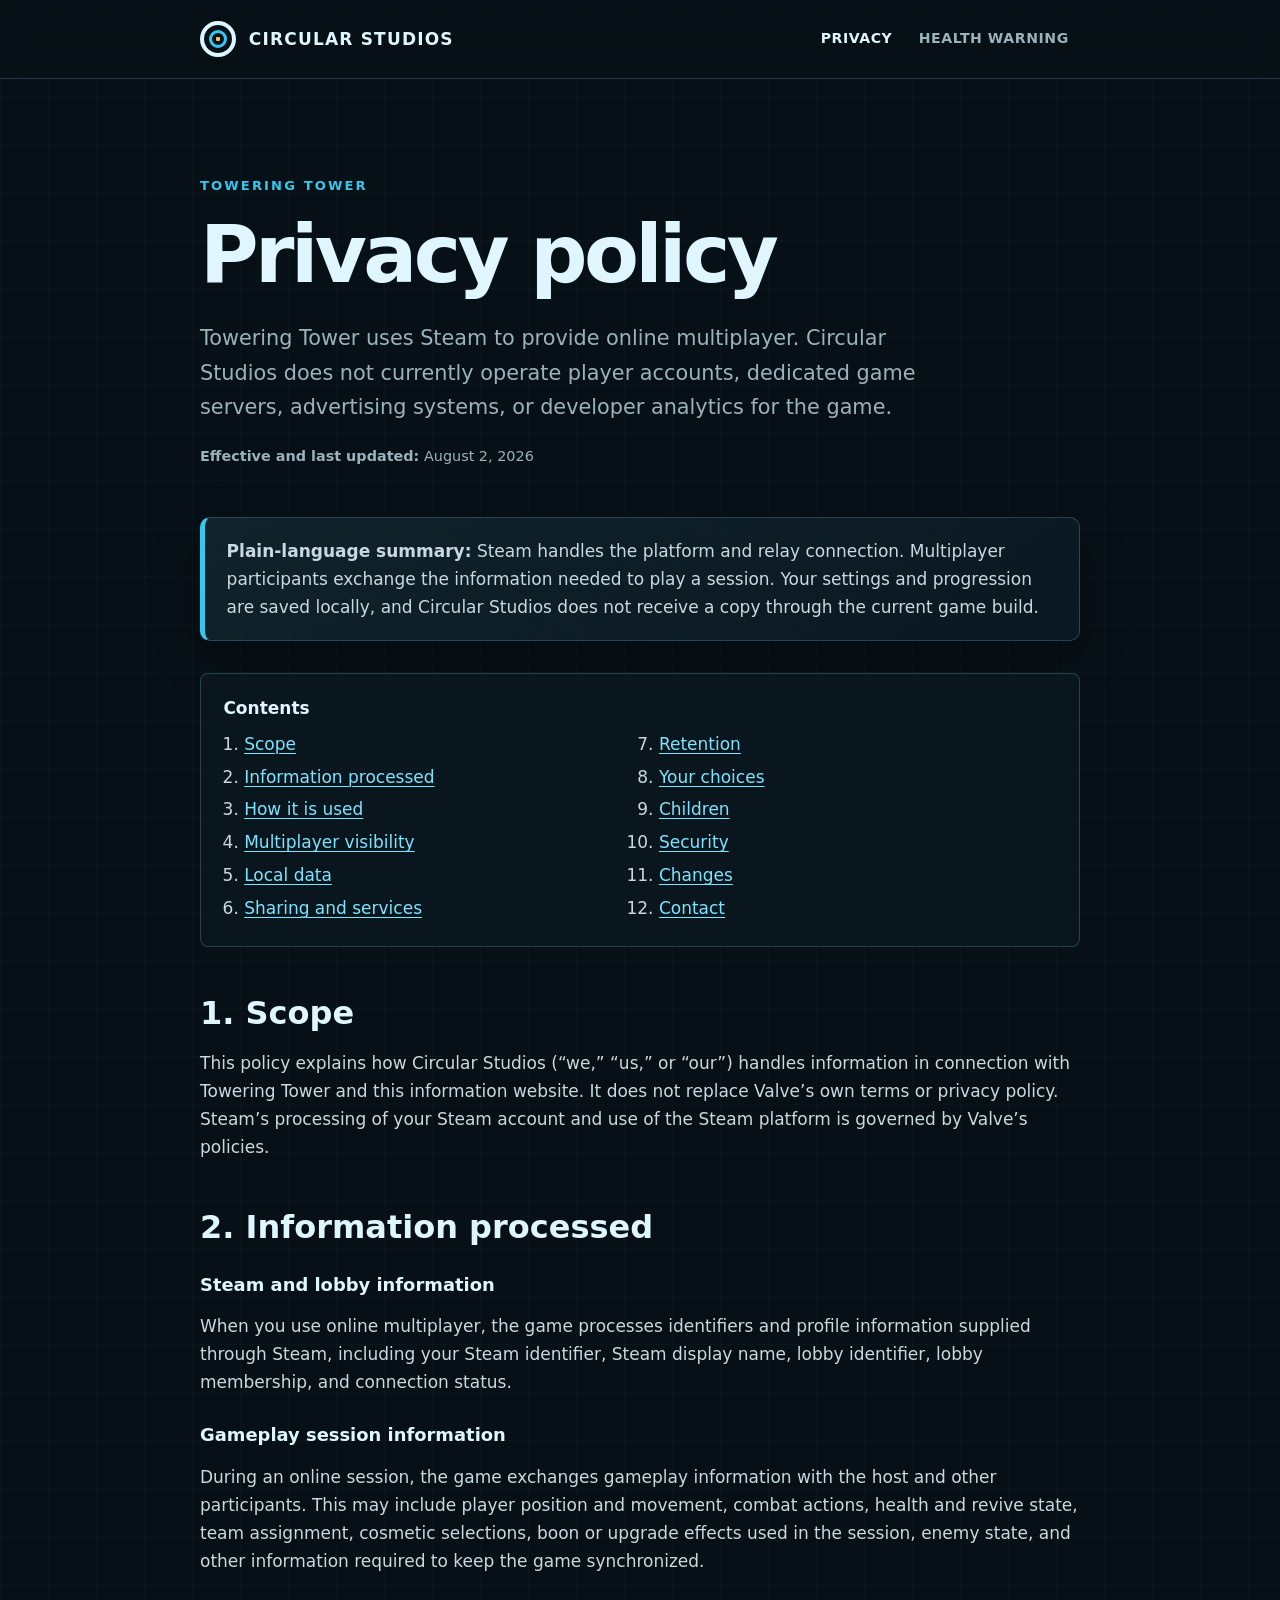
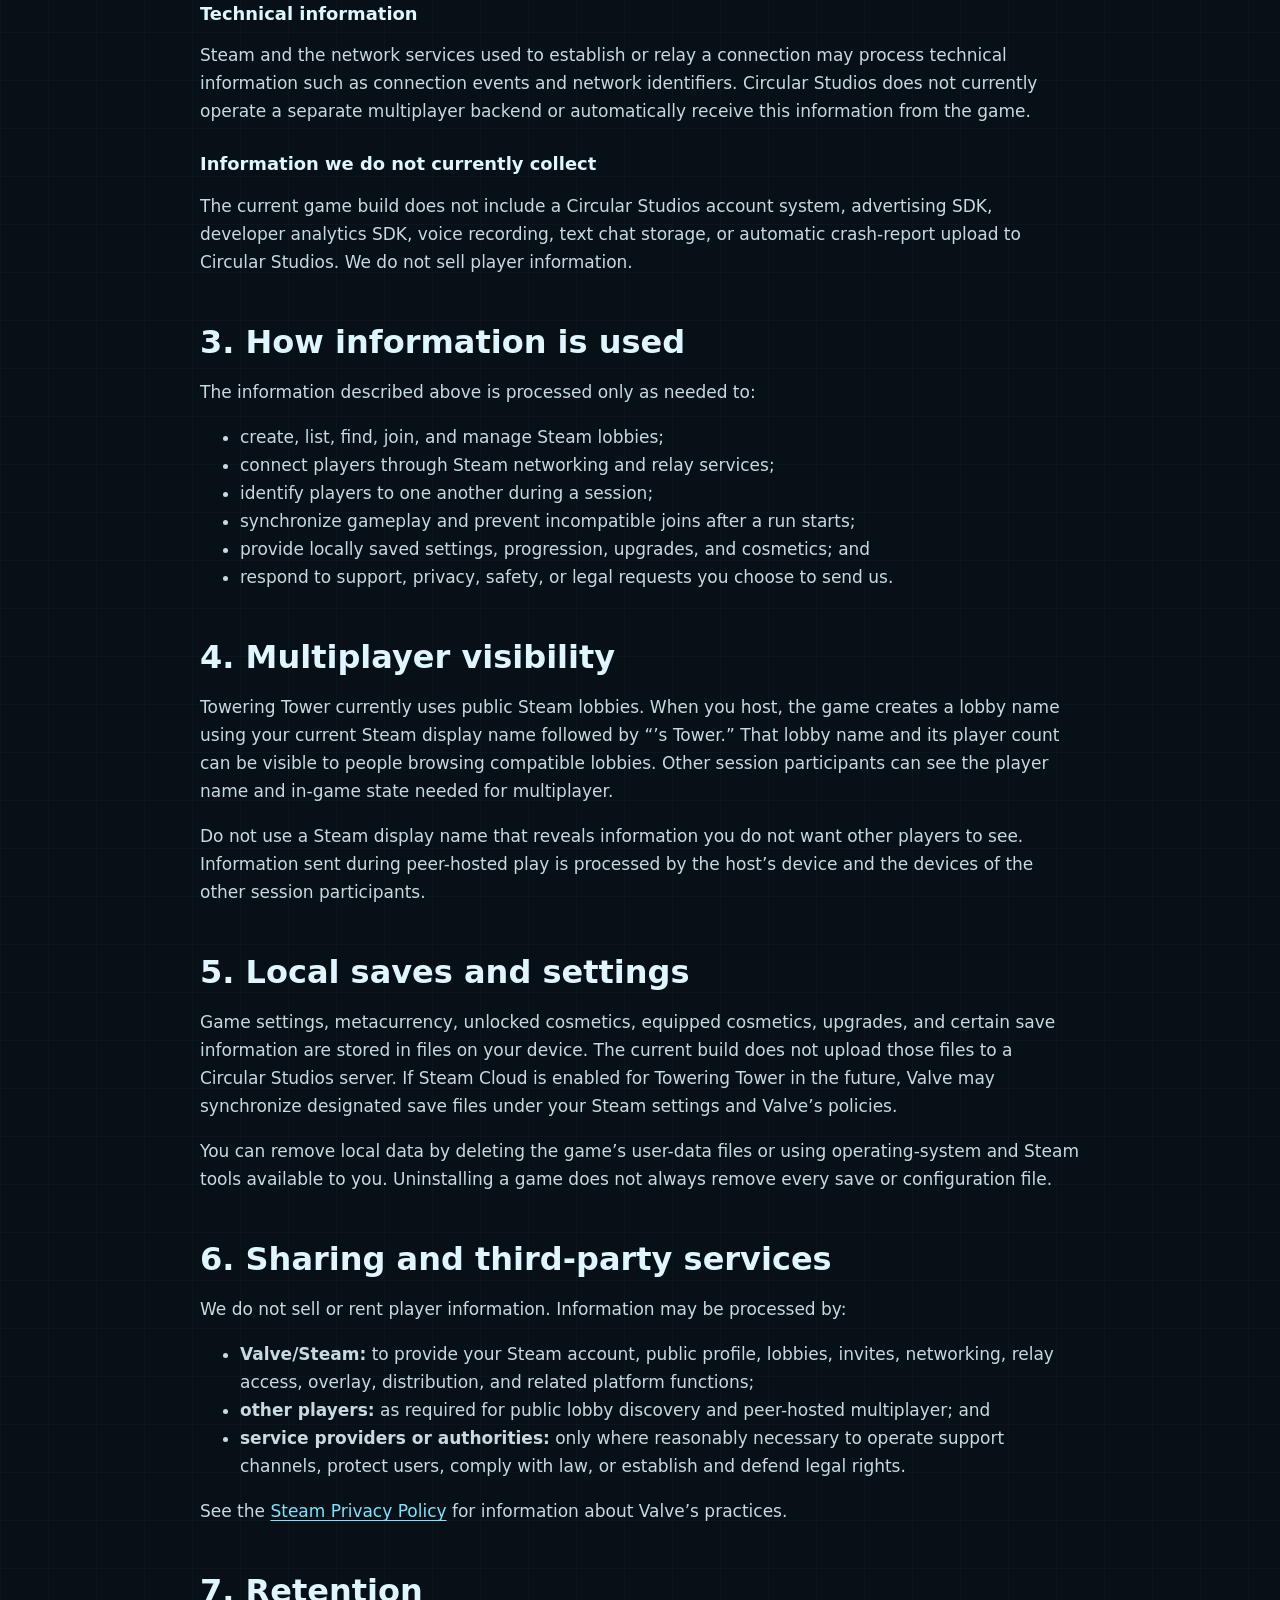
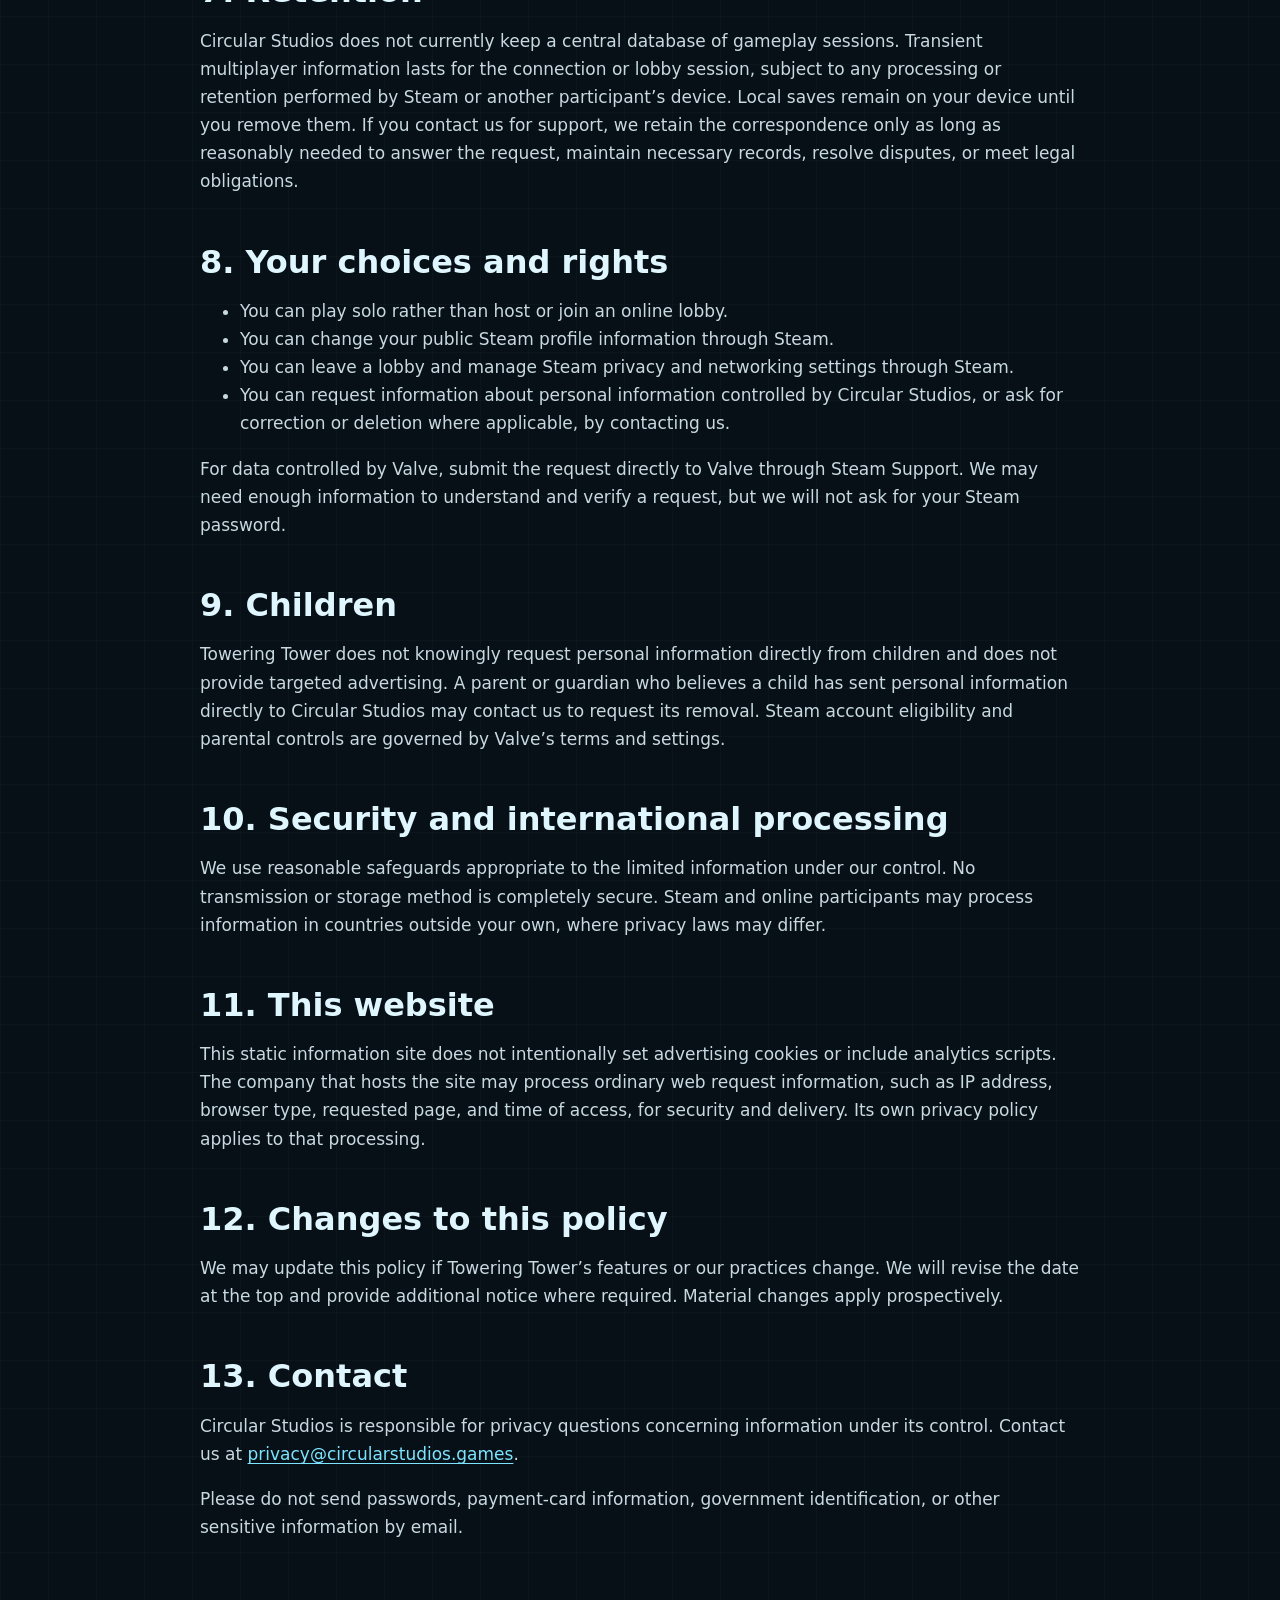
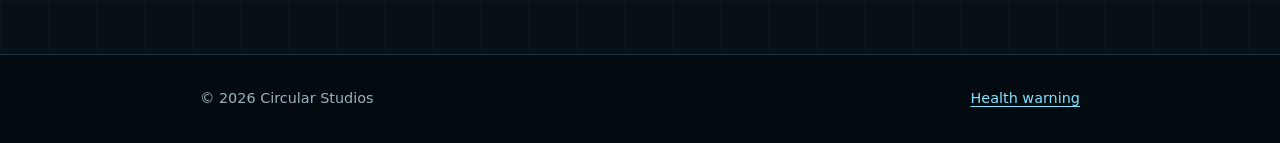
==== Marketing/LegalSite/privacy/index.html @ bb386722 "Profesh" ====
<!doctype html>
<html lang="en">
<head>
  <meta charset="utf-8">
  <meta name="viewport" content="width=device-width, initial-scale=1">
  <meta name="description" content="Privacy policy for Towering Tower by Circular Studios.">
  <title>Privacy Policy | Towering Tower</title>
  <link rel="stylesheet" href="../assets/site.css">
</head>
<body>
  <header class="site-header">
    <div class="header-inner">
      <a class="brand" href="../" aria-label="Circular Studios home">
        <span class="brand-mark" aria-hidden="true"></span>
        <span>Circular Studios</span>
      </a>
      <nav class="nav" aria-label="Legal pages">
        <a href="./" aria-current="page">Privacy</a>
        <a href="../health/">Health warning</a>
      </nav>
    </div>
  </header>

  <main class="page">
    <div class="hero">
      <p class="eyebrow">Towering Tower</p>
      <h1>Privacy policy</h1>
      <p class="lede">Towering Tower uses Steam to provide online multiplayer. Circular Studios does not currently operate player accounts, dedicated game servers, advertising systems, or developer analytics for the game.</p>
      <p class="updated"><strong>Effective and last updated:</strong> August 2, 2026</p>
    </div>

    <div class="notice">
      <p><strong>Plain-language summary:</strong> Steam handles the platform and relay connection. Multiplayer participants exchange the information needed to play a session. Your settings and progression are saved locally, and Circular Studios does not receive a copy through the current game build.</p>
    </div>

    <nav class="contents" aria-label="Contents">
      <strong>Contents</strong>
      <ol>
        <li><a href="#scope">Scope</a></li>
        <li><a href="#data">Information processed</a></li>
        <li><a href="#purposes">How it is used</a></li>
        <li><a href="#multiplayer">Multiplayer visibility</a></li>
        <li><a href="#local">Local data</a></li>
        <li><a href="#sharing">Sharing and services</a></li>
        <li><a href="#retention">Retention</a></li>
        <li><a href="#choices">Your choices</a></li>
        <li><a href="#children">Children</a></li>
        <li><a href="#security">Security</a></li>
        <li><a href="#changes">Changes</a></li>
        <li><a href="#contact">Contact</a></li>
      </ol>
    </nav>

    <section id="scope">
      <h2>1. Scope</h2>
      <p>This policy explains how Circular Studios (“we,” “us,” or “our”) handles information in connection with Towering Tower and this information website. It does not replace Valve’s own terms or privacy policy. Steam’s processing of your Steam account and use of the Steam platform is governed by Valve’s policies.</p>
    </section>

    <section id="data">
      <h2>2. Information processed</h2>
      <h3>Steam and lobby information</h3>
      <p>When you use online multiplayer, the game processes identifiers and profile information supplied through Steam, including your Steam identifier, Steam display name, lobby identifier, lobby membership, and connection status.</p>

      <h3>Gameplay session information</h3>
      <p>During an online session, the game exchanges gameplay information with the host and other participants. This may include player position and movement, combat actions, health and revive state, team assignment, cosmetic selections, boon or upgrade effects used in the session, enemy state, and other information required to keep the game synchronized.</p>

      <h3>Technical information</h3>
      <p>Steam and the network services used to establish or relay a connection may process technical information such as connection events and network identifiers. Circular Studios does not currently operate a separate multiplayer backend or automatically receive this information from the game.</p>

      <h3>Information we do not currently collect</h3>
      <p>The current game build does not include a Circular Studios account system, advertising SDK, developer analytics SDK, voice recording, text chat storage, or automatic crash-report upload to Circular Studios. We do not sell player information.</p>
    </section>

    <section id="purposes">
      <h2>3. How information is used</h2>
      <p>The information described above is processed only as needed to:</p>
      <ul>
        <li>create, list, find, join, and manage Steam lobbies;</li>
        <li>connect players through Steam networking and relay services;</li>
        <li>identify players to one another during a session;</li>
        <li>synchronize gameplay and prevent incompatible joins after a run starts;</li>
        <li>provide locally saved settings, progression, upgrades, and cosmetics; and</li>
        <li>respond to support, privacy, safety, or legal requests you choose to send us.</li>
      </ul>
    </section>

    <section id="multiplayer">
      <h2>4. Multiplayer visibility</h2>
      <p>Towering Tower currently uses public Steam lobbies. When you host, the game creates a lobby name using your current Steam display name followed by “’s Tower.” That lobby name and its player count can be visible to people browsing compatible lobbies. Other session participants can see the player name and in-game state needed for multiplayer.</p>
      <p>Do not use a Steam display name that reveals information you do not want other players to see. Information sent during peer-hosted play is processed by the host’s device and the devices of the other session participants.</p>
    </section>

    <section id="local">
      <h2>5. Local saves and settings</h2>
      <p>Game settings, metacurrency, unlocked cosmetics, equipped cosmetics, upgrades, and certain save information are stored in files on your device. The current build does not upload those files to a Circular Studios server. If Steam Cloud is enabled for Towering Tower in the future, Valve may synchronize designated save files under your Steam settings and Valve’s policies.</p>
      <p>You can remove local data by deleting the game’s user-data files or using operating-system and Steam tools available to you. Uninstalling a game does not always remove every save or configuration file.</p>
    </section>

    <section id="sharing">
      <h2>6. Sharing and third-party services</h2>
      <p>We do not sell or rent player information. Information may be processed by:</p>
      <ul>
        <li><strong>Valve/Steam:</strong> to provide your Steam account, public profile, lobbies, invites, networking, relay access, overlay, distribution, and related platform functions;</li>
        <li><strong>other players:</strong> as required for public lobby discovery and peer-hosted multiplayer; and</li>
        <li><strong>service providers or authorities:</strong> only where reasonably necessary to operate support channels, protect users, comply with law, or establish and defend legal rights.</li>
      </ul>
      <p>See the <a href="https://store.steampowered.com/privacy_agreement/">Steam Privacy Policy</a> for information about Valve’s practices.</p>
    </section>

    <section id="retention">
      <h2>7. Retention</h2>
      <p>Circular Studios does not currently keep a central database of gameplay sessions. Transient multiplayer information lasts for the connection or lobby session, subject to any processing or retention performed by Steam or another participant’s device. Local saves remain on your device until you remove them. If you contact us for support, we retain the correspondence only as long as reasonably needed to answer the request, maintain necessary records, resolve disputes, or meet legal obligations.</p>
    </section>

    <section id="choices">
      <h2>8. Your choices and rights</h2>
      <ul>
        <li>You can play solo rather than host or join an online lobby.</li>
        <li>You can change your public Steam profile information through Steam.</li>
        <li>You can leave a lobby and manage Steam privacy and networking settings through Steam.</li>
        <li>You can request information about personal information controlled by Circular Studios, or ask for correction or deletion where applicable, by contacting us.</li>
      </ul>
      <p>For data controlled by Valve, submit the request directly to Valve through Steam Support. We may need enough information to understand and verify a request, but we will not ask for your Steam password.</p>
    </section>

    <section id="children">
      <h2>9. Children</h2>
      <p>Towering Tower does not knowingly request personal information directly from children and does not provide targeted advertising. A parent or guardian who believes a child has sent personal information directly to Circular Studios may contact us to request its removal. Steam account eligibility and parental controls are governed by Valve’s terms and settings.</p>
    </section>

    <section id="security">
      <h2>10. Security and international processing</h2>
      <p>We use reasonable safeguards appropriate to the limited information under our control. No transmission or storage method is completely secure. Steam and online participants may process information in countries outside your own, where privacy laws may differ.</p>
    </section>

    <section id="website">
      <h2>11. This website</h2>
      <p>This static information site does not intentionally set advertising cookies or include analytics scripts. The company that hosts the site may process ordinary web request information, such as IP address, browser type, requested page, and time of access, for security and delivery. Its own privacy policy applies to that processing.</p>
    </section>

    <section id="changes">
      <h2>12. Changes to this policy</h2>
      <p>We may update this policy if Towering Tower’s features or our practices change. We will revise the date at the top and provide additional notice where required. Material changes apply prospectively.</p>
    </section>

    <section id="contact">
      <h2>13. Contact</h2>
      <p>Circular Studios is responsible for privacy questions concerning information under its control. Contact us at <a href="mailto:privacy@circularstudios.games">privacy@circularstudios.games</a>.</p>
      <p>Please do not send passwords, payment-card information, government identification, or other sensitive information by email.</p>
    </section>
  </main>

  <footer class="site-footer">
    <div class="footer-inner">
      <p>© 2026 Circular Studios</p>
      <p><a href="../health/">Health warning</a></p>
    </div>
  </footer>
</body>
</html>
---- Marketing/LegalSite/assets/site.css ----
:root {
  color-scheme: dark;
  --ink: #071016;
  --panel: #0d1a22;
  --panel-soft: #12242d;
  --ice: #dff6ff;
  --muted: #9bb2bd;
  --cyan: #35c8ee;
  --cyan-dark: #167a9b;
  --gold: #f2c765;
  --danger: #ff727c;
  --line: rgba(128, 219, 244, 0.22);
  --content: 880px;
}

* {
  box-sizing: border-box;
}

html {
  background: var(--ink);
  scroll-behavior: smooth;
}

body {
  min-height: 100vh;
  margin: 0;
  color: var(--ice);
  background:
    radial-gradient(circle at 50% -12%, rgba(53, 200, 238, 0.15), transparent 36rem),
    linear-gradient(rgba(255, 255, 255, 0.018) 1px, transparent 1px),
    linear-gradient(90deg, rgba(255, 255, 255, 0.018) 1px, transparent 1px),
    var(--ink);
  background-size: auto, 48px 48px, 48px 48px, auto;
  font-family: Inter, ui-sans-serif, system-ui, -apple-system, BlinkMacSystemFont, "Segoe UI", sans-serif;
  font-size: 17px;
  line-height: 1.65;
}

a {
  color: #7ce4ff;
  text-decoration-thickness: 1px;
  text-underline-offset: 0.2em;
}

a:hover {
  color: white;
}

a:focus-visible {
  border-radius: 3px;
  outline: 3px solid var(--gold);
  outline-offset: 4px;
}

.site-header {
  border-bottom: 1px solid var(--line);
  background: rgba(7, 16, 22, 0.88);
  backdrop-filter: blur(12px);
}

.header-inner,
.page,
.footer-inner {
  width: min(calc(100% - 2rem), var(--content));
  margin-inline: auto;
}

.header-inner {
  display: flex;
  align-items: center;
  justify-content: space-between;
  min-height: 78px;
  gap: 1rem;
}

.brand {
  display: inline-flex;
  align-items: center;
  gap: 0.8rem;
  color: var(--ice);
  font-weight: 900;
  letter-spacing: 0.07em;
  text-decoration: none;
  text-transform: uppercase;
}

.brand-mark {
  position: relative;
  display: inline-block;
  width: 36px;
  height: 36px;
  flex: 0 0 auto;
  border: 4px solid var(--ice);
  border-radius: 50%;
  box-shadow: inset 0 0 0 5px var(--ink), inset 0 0 0 8px var(--cyan);
}

.brand-mark::after {
  position: absolute;
  inset: 12px;
  border-radius: 1px;
  background: var(--gold);
  content: "";
}

.nav {
  display: flex;
  flex-wrap: wrap;
  gap: 0.25rem;
}

.nav a {
  padding: 0.5rem 0.7rem;
  color: var(--muted);
  font-size: 0.88rem;
  font-weight: 800;
  letter-spacing: 0.04em;
  text-decoration: none;
  text-transform: uppercase;
}

.nav a[aria-current="page"],
.nav a:hover {
  color: var(--ice);
}

.page {
  padding-block: clamp(3rem, 8vw, 6rem);
}

.hero {
  max-width: 740px;
  margin-bottom: 3rem;
}

.eyebrow {
  margin: 0 0 0.75rem;
  color: var(--cyan);
  font-size: 0.82rem;
  font-weight: 900;
  letter-spacing: 0.16em;
  text-transform: uppercase;
}

h1,
h2,
h3 {
  line-height: 1.15;
  text-wrap: balance;
}

h1 {
  margin: 0 0 1rem;
  font-size: clamp(2.4rem, 8vw, 5rem);
  letter-spacing: -0.045em;
}

h2 {
  margin: 3rem 0 0.8rem;
  font-size: clamp(1.5rem, 4vw, 2rem);
}

h3 {
  margin: 1.8rem 0 0.5rem;
  font-size: 1.12rem;
}

p,
li {
  color: #c8d9e0;
}

.lede {
  color: var(--muted);
  font-size: clamp(1.08rem, 2.2vw, 1.3rem);
}

.updated {
  color: var(--muted);
  font-size: 0.9rem;
}

.card-grid {
  display: grid;
  grid-template-columns: repeat(2, minmax(0, 1fr));
  gap: 1rem;
  margin-top: 2rem;
}

.card,
.notice {
  border: 1px solid var(--line);
  border-radius: 10px;
  background: linear-gradient(145deg, rgba(18, 36, 45, 0.95), rgba(10, 25, 33, 0.95));
  box-shadow: 0 18px 50px rgba(0, 0, 0, 0.24);
}

.card {
  display: block;
  min-height: 210px;
  padding: 1.5rem;
  color: inherit;
  text-decoration: none;
  transition: transform 150ms ease, border-color 150ms ease;
}

.card:hover {
  border-color: rgba(124, 228, 255, 0.72);
  transform: translateY(-3px);
}

.card h2 {
  margin-top: 0.5rem;
}

.card p {
  margin-bottom: 0;
}

.notice {
  margin: 2rem 0;
  padding: 1.2rem 1.35rem;
  border-left: 5px solid var(--cyan);
}

.notice.warning {
  border-left-color: var(--gold);
}

.notice.urgent {
  border-left-color: var(--danger);
}

.notice > :first-child {
  margin-top: 0;
}

.notice > :last-child {
  margin-bottom: 0;
}

.contents {
  margin: 2rem 0 3rem;
  padding: 1.2rem 1.4rem;
  border: 1px solid var(--line);
  border-radius: 8px;
  background: rgba(13, 26, 34, 0.72);
}

.contents strong {
  display: block;
  margin-bottom: 0.5rem;
}

.contents ol {
  margin: 0;
  padding-left: 1.3rem;
  columns: 2;
}

.contents li {
  break-inside: avoid;
  margin-bottom: 0.3rem;
}

section {
  scroll-margin-top: 1rem;
}

code {
  padding: 0.12em 0.35em;
  border: 1px solid var(--line);
  border-radius: 4px;
  background: var(--panel);
  color: var(--ice);
}

.site-footer {
  border-top: 1px solid var(--line);
  background: rgba(4, 11, 15, 0.72);
}

.footer-inner {
  display: flex;
  justify-content: space-between;
  gap: 1rem;
  padding-block: 2rem;
}

.footer-inner p {
  margin: 0;
  color: var(--muted);
  font-size: 0.9rem;
}

@media (max-width: 650px) {
  .header-inner,
  .footer-inner {
    align-items: flex-start;
    flex-direction: column;
    padding-block: 1rem;
  }

  .card-grid {
    grid-template-columns: 1fr;
  }

  .contents ol {
    columns: 1;
  }
}

@media print {
  body {
    color: #111;
    background: white;
    font-size: 11pt;
  }

  .site-header,
  .site-footer,
  .contents {
    display: none;
  }

  p,
  li,
  a {
    color: #111;
  }

  .page {
    width: 100%;
    padding: 0;
  }

  .notice {
    box-shadow: none;
  }
}
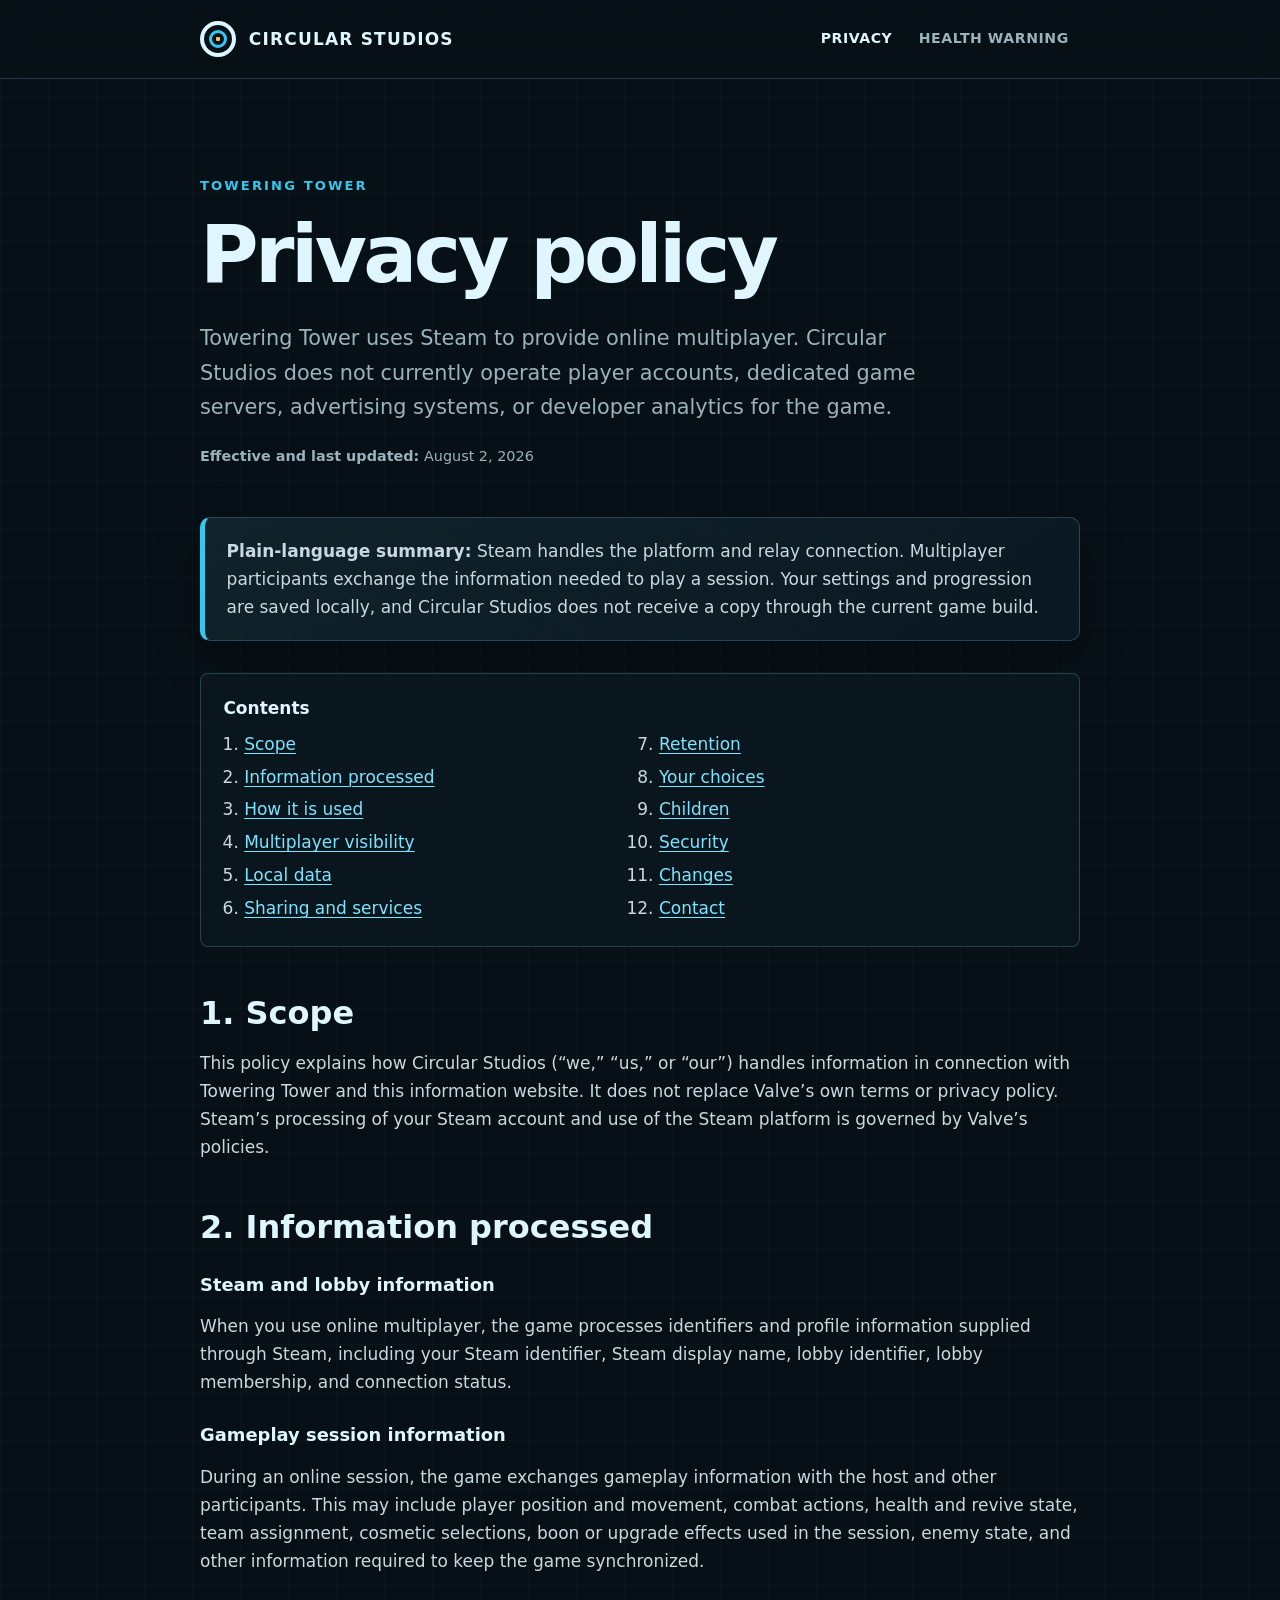
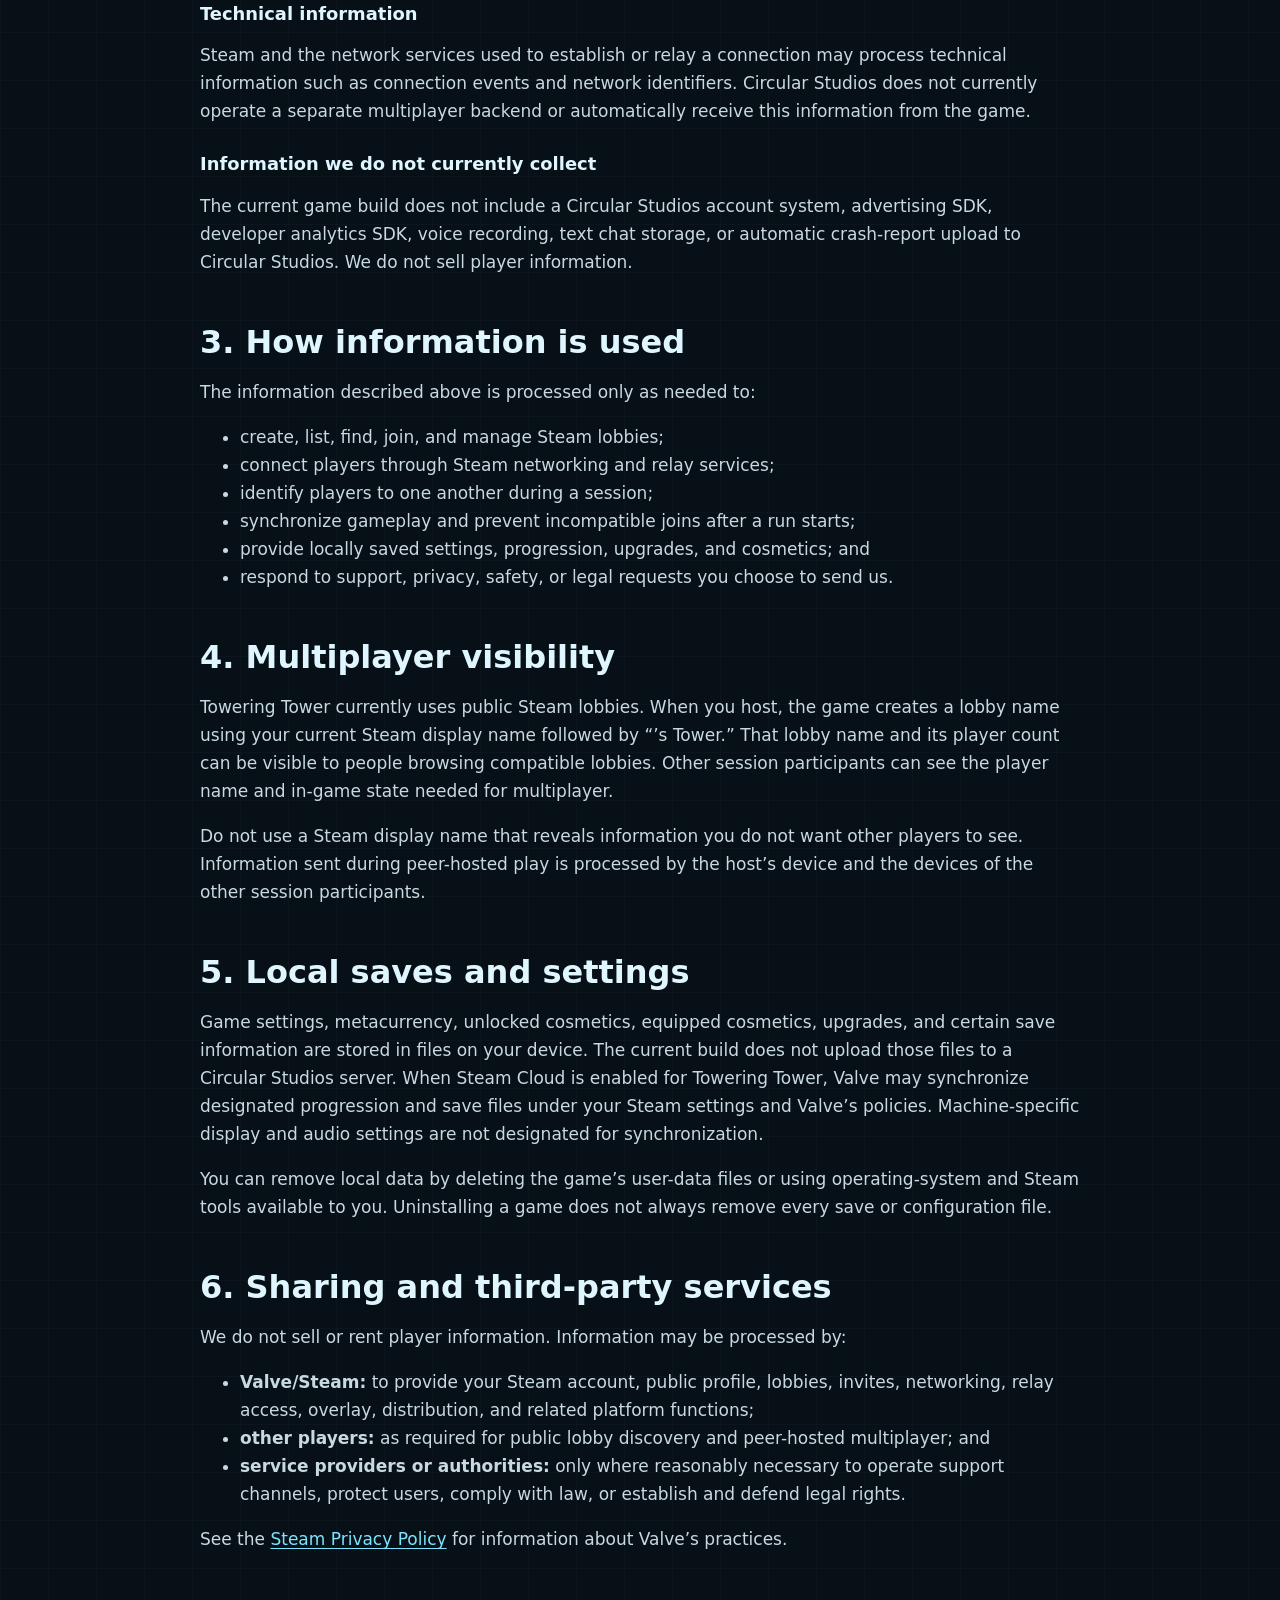
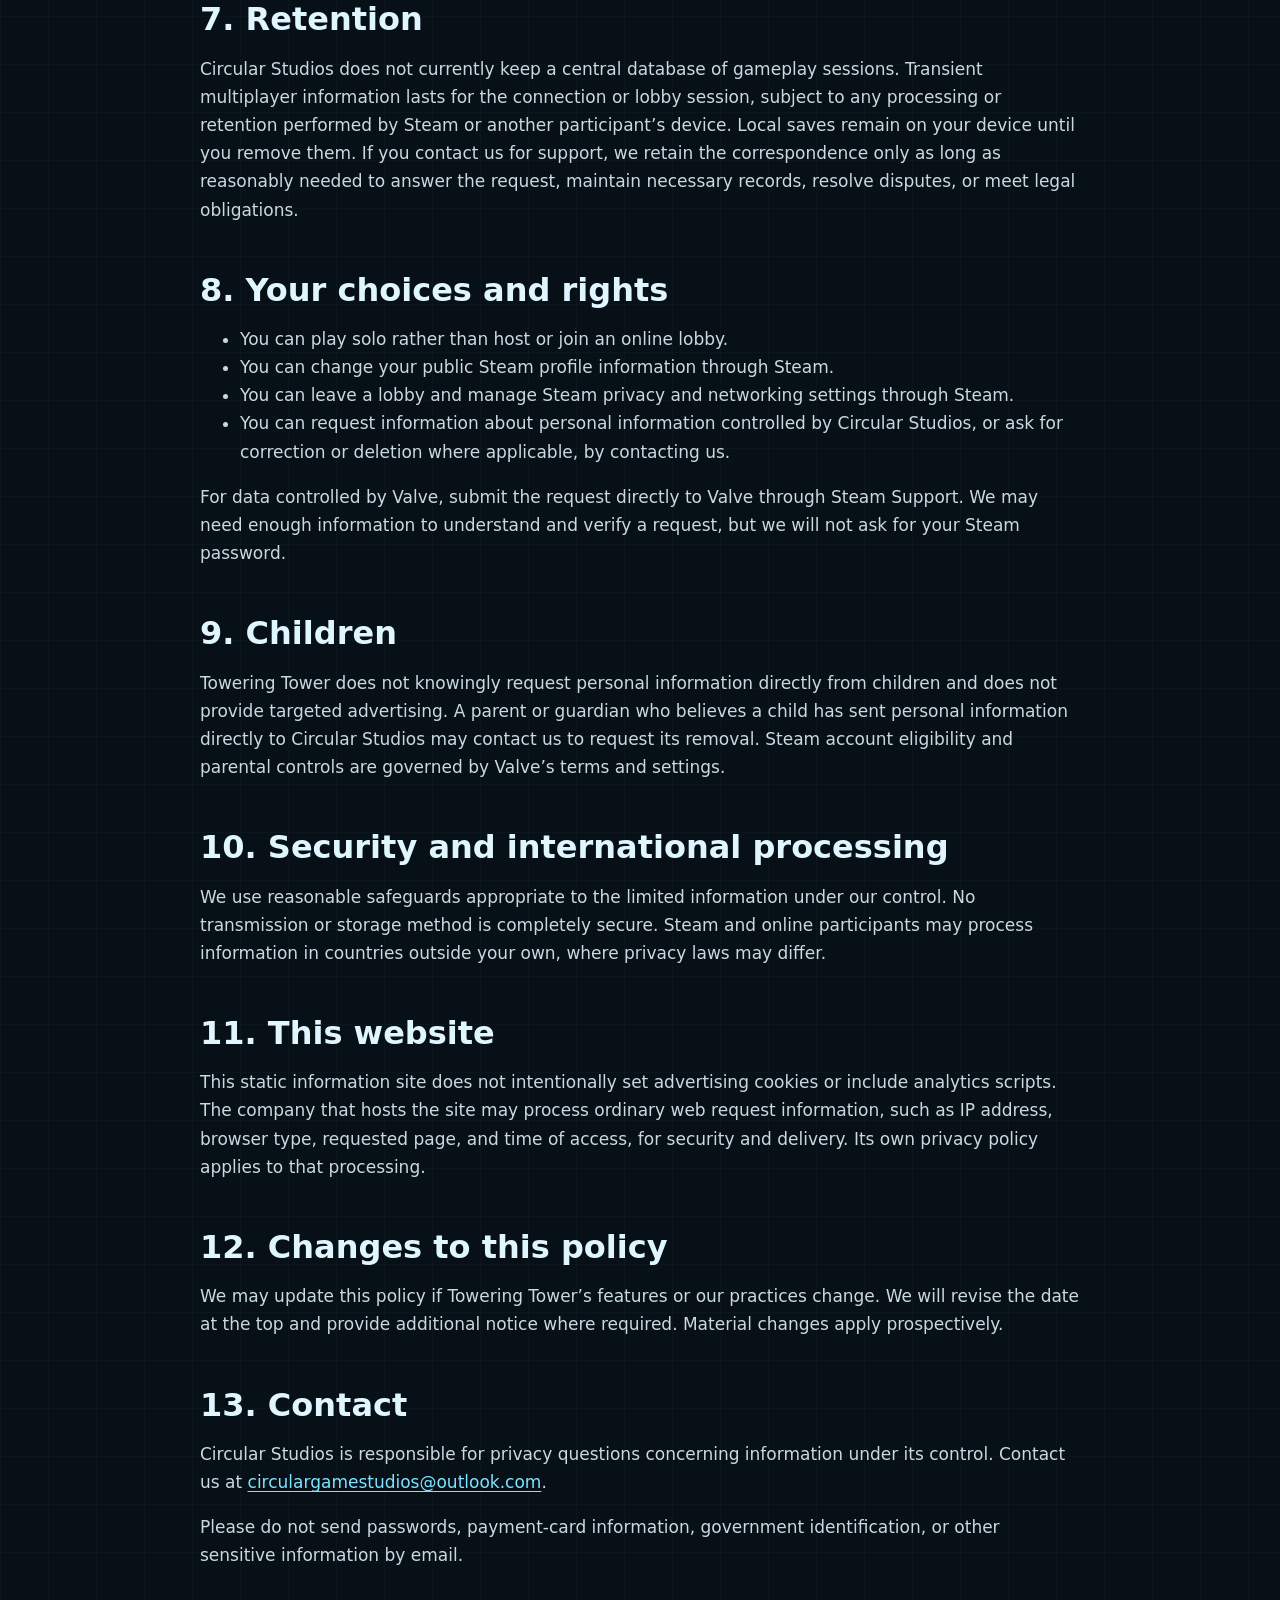
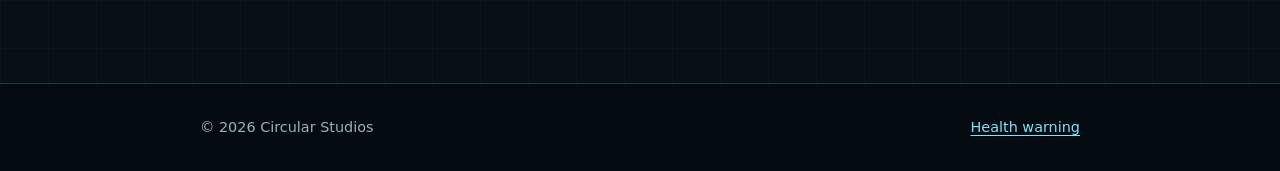
==== commit c9f2b7f3: "Add Steam Cloud saves and deploy legal site" ====
--- a/Marketing/LegalSite/privacy/index.html
+++ b/Marketing/LegalSite/privacy/index.html
@@ -92,7 +92,7 @@
 
     <section id="local">
       <h2>5. Local saves and settings</h2>
-      <p>Game settings, metacurrency, unlocked cosmetics, equipped cosmetics, upgrades, and certain save information are stored in files on your device. The current build does not upload those files to a Circular Studios server. If Steam Cloud is enabled for Towering Tower in the future, Valve may synchronize designated save files under your Steam settings and Valve’s policies.</p>
+      <p>Game settings, metacurrency, unlocked cosmetics, equipped cosmetics, upgrades, and certain save information are stored in files on your device. The current build does not upload those files to a Circular Studios server. When Steam Cloud is enabled for Towering Tower, Valve may synchronize designated progression and save files under your Steam settings and Valve’s policies. Machine-specific display and audio settings are not designated for synchronization.</p>
       <p>You can remove local data by deleting the game’s user-data files or using operating-system and Steam tools available to you. Uninstalling a game does not always remove every save or configuration file.</p>
     </section>
 
@@ -145,7 +145,7 @@
 
     <section id="contact">
       <h2>13. Contact</h2>
-      <p>Circular Studios is responsible for privacy questions concerning information under its control. Contact us at <a href="mailto:privacy@circularstudios.games">privacy@circularstudios.games</a>.</p>
+      <p>Circular Studios is responsible for privacy questions concerning information under its control. Contact us at <a href="mailto:circulargamestudios@outlook.com">circulargamestudios@outlook.com</a>.</p>
       <p>Please do not send passwords, payment-card information, government identification, or other sensitive information by email.</p>
     </section>
   </main>
